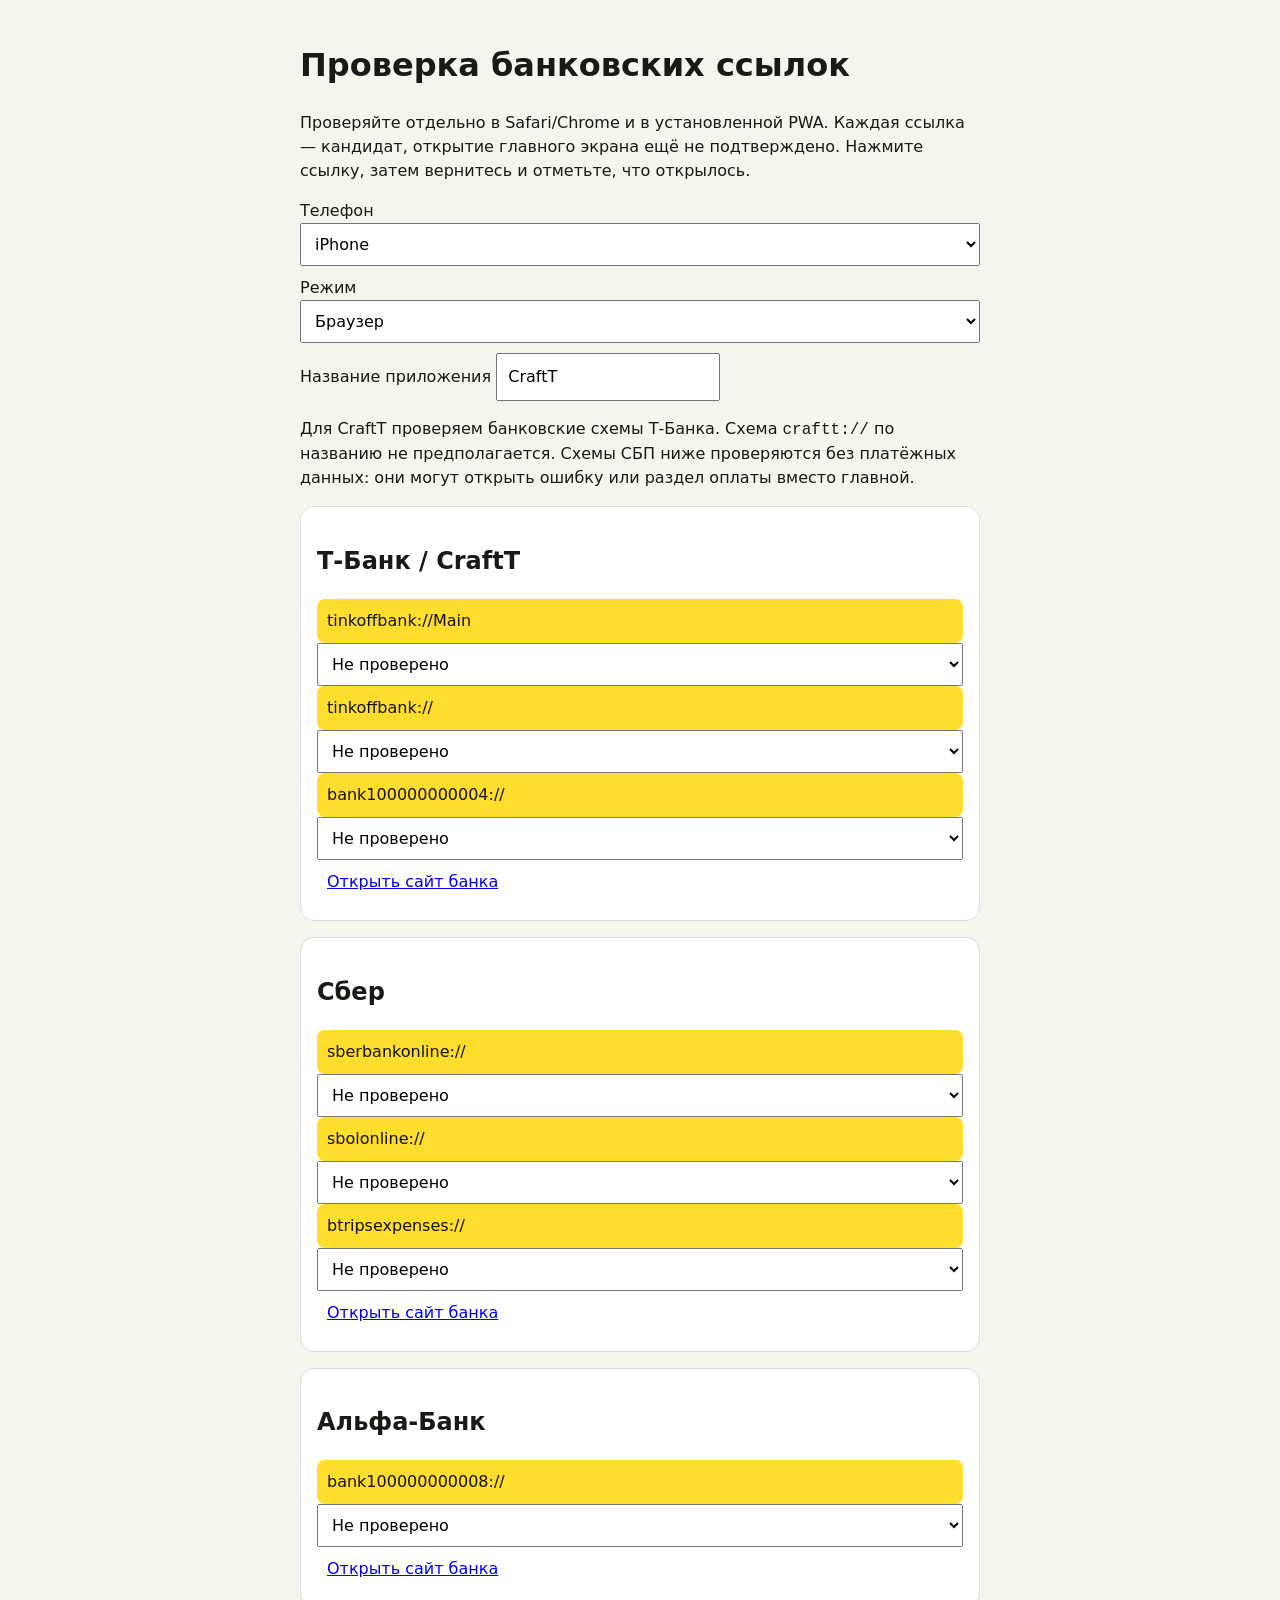
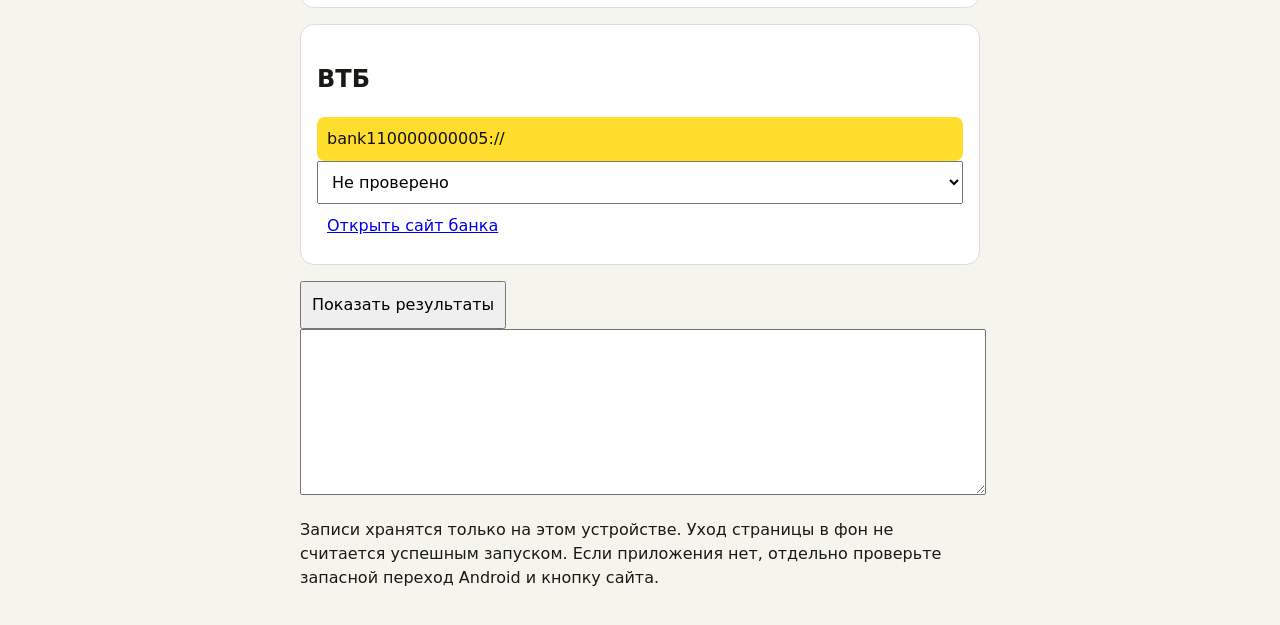
==== bank-link-test.html @ 48167e4a "Add device test page for bank deep links including CraftT" ====
<!doctype html><html lang="ru"><meta charset="utf-8"><meta name="viewport" content="width=device-width,initial-scale=1"><title>Проверка банковских ссылок</title>
<style>body{font:16px/1.5 system-ui;background:#f5f4ed;color:#191a15;margin:0}main{max-width:680px;margin:auto;padding:20px}article{background:white;border:1px solid #ddd;border-radius:14px;padding:16px;margin:16px 0}a,button,select,input{font:inherit;padding:10px;max-width:100%;box-sizing:border-box}a{display:block;overflow-wrap:anywhere}button{cursor:pointer}label{display:block;margin:10px 0}code{overflow-wrap:anywhere}textarea{width:100%;min-height:160px}small{display:block} .launch{background:#ffdd2d;color:#111;border-radius:8px;text-decoration:none}select{width:100%}</style>
<main><h1>Проверка банковских ссылок</h1><p>Проверяйте отдельно в Safari/Chrome и в установленной PWA. Каждая ссылка — кандидат, открытие главного экрана ещё не подтверждено. Нажмите ссылку, затем вернитесь и отметьте, что открылось.</p>
<label>Телефон <select id="platform"><option value="ios">iPhone</option><option value="android">Android</option></select></label>
<label>Режим <select id="mode"><option>Браузер</option><option>PWA с главного экрана</option></select></label>
<label>Название приложения <input id="appName" value="CraftT" maxlength="80"></label>
<p>Для CraftT проверяем банковские схемы Т‑Банка. Схема <code>craftt://</code> по названию не предполагается. Схемы СБП ниже проверяются без платёжных данных: они могут открыть ошибку или раздел оплаты вместо главной.</p><div id="links"></div>
<button id="export">Показать результаты</button><textarea id="report" aria-label="Результаты" readonly></textarea>
<p>Записи хранятся только на этом устройстве. Уход страницы в фон не считается успешным запуском. Если приложения нет, отдельно проверьте запасной переход Android и кнопку сайта.</p>
</main><script>
const banks=[
{id:'tbank',name:'Т-Банк / CraftT',pkg:'com.idamob.tinkoff.android',web:'https://www.tbank.ru/login/',links:['tinkoffbank://Main','tinkoffbank://','bank100000000004://']},
{id:'sber',name:'Сбер',pkg:'ru.sberbankmobile',web:'https://online.sberbank.ru/',links:['sberbankonline://','sbolonline://','btripsexpenses://']},
{id:'alfa',name:'Альфа-Банк',pkg:'ru.alfabank.mobile.android',web:'https://web.alfabank.ru/',links:['bank100000000008://']},
{id:'vtb',name:'ВТБ',pkg:'ru.vtb24.mobilebanking.android',web:'https://online.vtb.ru/',links:['bank110000000005://']}];
const $=id=>document.getElementById(id);let records=[];try{records=JSON.parse(localStorage.getItem('bank-link-results-v1')||'[]');if(!Array.isArray(records))records=[]}catch{}
function intent(url,bank){const i=url.indexOf('://');return `intent://${url.slice(i+3)}#Intent;scheme=${url.slice(0,i)};package=${bank.pkg};S.browser_fallback_url=${encodeURIComponent(bank.web)};end`}
function show(){const box=$('links');box.replaceChildren();for(const bank of banks){const article=document.createElement('article');const title=document.createElement('h2');title.textContent=bank.name;article.append(title);for(const url of bank.links){if($('platform').value==='android'&&bank.id==='sber'&&url!=='sberbankonline://')continue;const link=document.createElement('a');link.className='launch';link.textContent=url;link.href=$('platform').value==='android'?intent(url,bank):url;const result=document.createElement('select');result.setAttribute('aria-label','Результат '+url);for(const text of ['Не проверено','Открылась главная банка','Открылся вход в приложение','Открылся другой экран / ошибка приложения','Открылся сайт','Ничего не открылось / системная ошибка'])result.add(new Option(text,text));let pending=null;link.onclick=()=>{pending={bank:bank.id,url:link.getAttribute('href'),platform:$('platform').value,mode:$('mode').value,app:$('appName').value,time:new Date().toISOString()}};result.onchange=()=>{if(!pending||result.selectedIndex===0)return;records.push({...pending,result:result.value});try{localStorage.setItem('bank-link-results-v1',JSON.stringify(records))}catch{}};article.append(link,result)}const web=document.createElement('a');web.href=bank.web;web.textContent='Открыть сайт банка';article.append(web);box.append(article)}}
$('platform').value=/Android/i.test(navigator.userAgent)?'android':'ios';$('platform').onchange=show;$('export').onclick=()=>{$('report').value=JSON.stringify({userAgent:navigator.userAgent,displayMode:matchMedia('(display-mode: standalone)').matches?'standalone':'browser',records},null,2)};show();
</script></html>
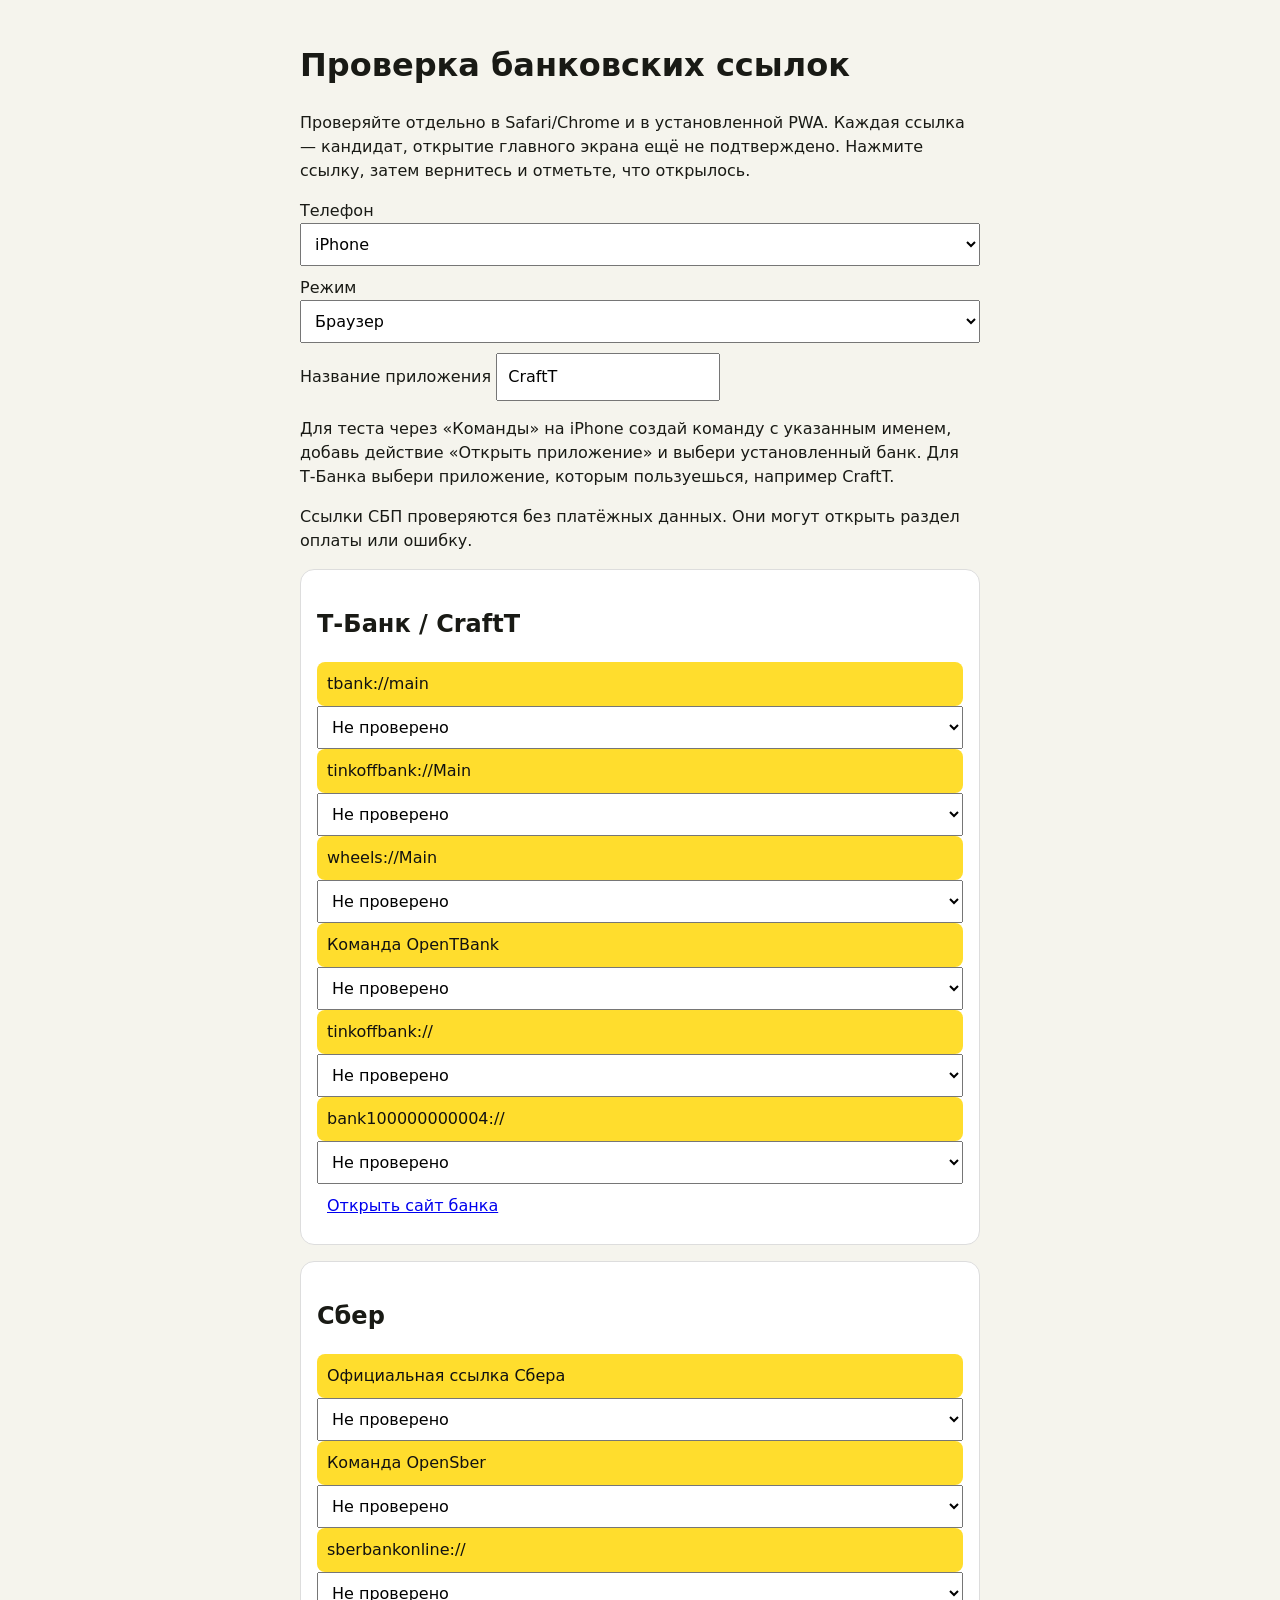
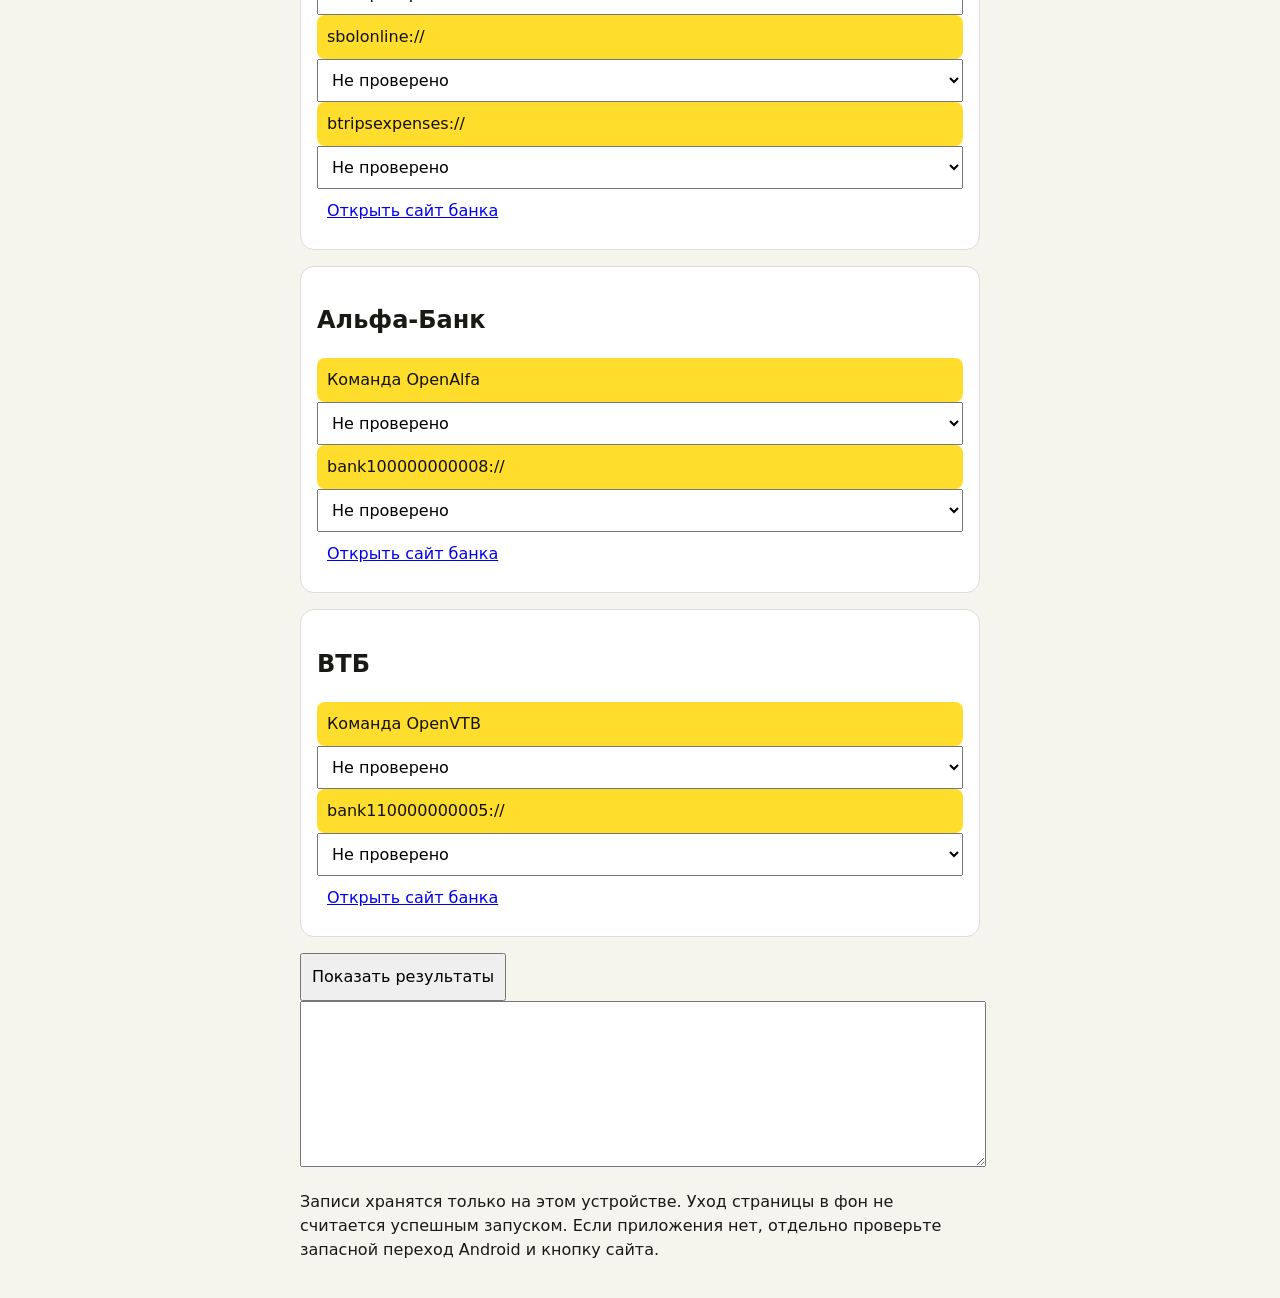
==== commit 255b52f7: "Add requested bank deep links and iPhone shortcuts to the test stand" ====
--- a/bank-link-test.html
+++ b/bank-link-test.html
@@ -4,17 +4,74 @@
 <label>Телефон <select id="platform"><option value="ios">iPhone</option><option value="android">Android</option></select></label>
 <label>Режим <select id="mode"><option>Браузер</option><option>PWA с главного экрана</option></select></label>
 <label>Название приложения <input id="appName" value="CraftT" maxlength="80"></label>
-<p>Для CraftT проверяем банковские схемы Т‑Банка. Схема <code>craftt://</code> по названию не предполагается. Схемы СБП ниже проверяются без платёжных данных: они могут открыть ошибку или раздел оплаты вместо главной.</p><div id="links"></div>
+<p id="shortcutHelp" hidden>Для теста через «Команды» на iPhone создай команду с указанным именем, добавь действие «Открыть приложение» и выбери установленный банк. Для Т‑Банка выбери приложение, которым пользуешься, например CraftT.</p>
+<p>Ссылки СБП проверяются без платёжных данных. Они могут открыть раздел оплаты или ошибку.</p>
+<div id="links"></div>
 <button id="export">Показать результаты</button><textarea id="report" aria-label="Результаты" readonly></textarea>
 <p>Записи хранятся только на этом устройстве. Уход страницы в фон не считается успешным запуском. Если приложения нет, отдельно проверьте запасной переход Android и кнопку сайта.</p>
 </main><script>
 const banks=[
-{id:'tbank',name:'Т-Банк / CraftT',pkg:'com.idamob.tinkoff.android',web:'https://www.tbank.ru/login/',links:['tinkoffbank://Main','tinkoffbank://','bank100000000004://']},
-{id:'sber',name:'Сбер',pkg:'ru.sberbankmobile',web:'https://online.sberbank.ru/',links:['sberbankonline://','sbolonline://','btripsexpenses://']},
-{id:'alfa',name:'Альфа-Банк',pkg:'ru.alfabank.mobile.android',web:'https://web.alfabank.ru/',links:['bank100000000008://']},
-{id:'vtb',name:'ВТБ',pkg:'ru.vtb24.mobilebanking.android',web:'https://online.vtb.ru/',links:['bank110000000005://']}];
+{id:'tbank',name:'Т-Банк / CraftT',pkg:'com.idamob.tinkoff.android',web:'https://www.tbank.ru/login/',shortcut:'OpenTBank',direct:['tbank://main','tinkoffbank://Main','wheels://Main'],links:['tinkoffbank://Main','tinkoffbank://','bank100000000004://']},
+{id:'sber',name:'Сбер',pkg:'ru.sberbankmobile',web:'https://online.sberbank.ru/',shortcut:'OpenSber',official:'https://v.sber.ru/sms/forlifestyle?from=siteteaser',links:['sberbankonline://','sbolonline://','btripsexpenses://']},
+{id:'alfa',name:'Альфа-Банк',pkg:'ru.alfabank.mobile.android',web:'https://web.alfabank.ru/',shortcut:'OpenAlfa',links:['bank100000000008://']},
+{id:'vtb',name:'ВТБ',pkg:'ru.vtb24.mobilebanking.android',web:'https://online.vtb.ru/',shortcut:'OpenVTB',links:['bank110000000005://']}];
 const $=id=>document.getElementById(id);let records=[];try{records=JSON.parse(localStorage.getItem('bank-link-results-v1')||'[]');if(!Array.isArray(records))records=[]}catch{}
 function intent(url,bank){const i=url.indexOf('://');return `intent://${url.slice(i+3)}#Intent;scheme=${url.slice(0,i)};package=${bank.pkg};S.browser_fallback_url=${encodeURIComponent(bank.web)};end`}
-function show(){const box=$('links');box.replaceChildren();for(const bank of banks){const article=document.createElement('article');const title=document.createElement('h2');title.textContent=bank.name;article.append(title);for(const url of bank.links){if($('platform').value==='android'&&bank.id==='sber'&&url!=='sberbankonline://')continue;const link=document.createElement('a');link.className='launch';link.textContent=url;link.href=$('platform').value==='android'?intent(url,bank):url;const result=document.createElement('select');result.setAttribute('aria-label','Результат '+url);for(const text of ['Не проверено','Открылась главная банка','Открылся вход в приложение','Открылся другой экран / ошибка приложения','Открылся сайт','Ничего не открылось / системная ошибка'])result.add(new Option(text,text));let pending=null;link.onclick=()=>{pending={bank:bank.id,url:link.getAttribute('href'),platform:$('platform').value,mode:$('mode').value,app:$('appName').value,time:new Date().toISOString()}};result.onchange=()=>{if(!pending||result.selectedIndex===0)return;records.push({...pending,result:result.value});try{localStorage.setItem('bank-link-results-v1',JSON.stringify(records))}catch{}};article.append(link,result)}const web=document.createElement('a');web.href=bank.web;web.textContent='Открыть сайт банка';article.append(web);box.append(article)}}
+function probes(bank, android) {
+  const links = (bank.direct || []).map(url => [url, url]);
+  if (bank.official) links.push(['Официальная ссылка Сбера', bank.official]);
+  if (!android) links.push([`Команда ${bank.shortcut}`, `shortcuts://run-shortcut?name=${bank.shortcut}`]);
+  for (const url of bank.links) {
+    if (android && bank.id === 'sber' && url !== 'sberbankonline://') continue;
+    if (!android && (bank.direct || []).includes(url)) continue;
+    links.push(android ? [`Android Intent · ${url}`, intent(url, bank)] : [url, url]);
+  }
+  return links;
+}
+
+function show() {
+  const platform = $('platform').value;
+  const android = platform === 'android';
+  $('shortcutHelp').hidden = android;
+  const box = $('links');
+  box.replaceChildren();
+  for (const bank of banks) {
+    const article = document.createElement('article');
+    const title = document.createElement('h2');
+    title.textContent = bank.name;
+    article.append(title);
+    for (const [label, url] of probes(bank, android)) {
+      const link = document.createElement('a');
+      link.className = 'launch';
+      link.textContent = label;
+      link.href = url;
+      if (url.startsWith('https:')) {
+        link.target = '_blank';
+        link.rel = 'noopener noreferrer';
+      }
+      const result = document.createElement('select');
+      result.setAttribute('aria-label', 'Результат: ' + label);
+      for (const text of ['Не проверено','Открылась главная банка','Открылся вход в приложение','Открылся другой экран / ошибка приложения','Открылся сайт','Ничего не открылось / системная ошибка']) {
+        result.add(new Option(text, text));
+      }
+      let pending;
+      link.onclick = () => {
+        result.selectedIndex = 0;
+        pending = {bank:bank.id,url,platform,mode:$('mode').value,app:$('appName').value,time:new Date().toISOString()};
+      };
+      result.onchange = () => {
+        if (!pending || result.selectedIndex === 0) return;
+        records.push({...pending,result:result.value});
+        try { localStorage.setItem('bank-link-results-v1', JSON.stringify(records)); } catch {}
+      };
+      article.append(link, result);
+    }
+    const web = document.createElement('a');
+    web.href = bank.web;
+    web.textContent = 'Открыть сайт банка';
+    article.append(web);
+    box.append(article);
+  }
+}
 $('platform').value=/Android/i.test(navigator.userAgent)?'android':'ios';$('platform').onchange=show;$('export').onclick=()=>{$('report').value=JSON.stringify({userAgent:navigator.userAgent,displayMode:matchMedia('(display-mode: standalone)').matches?'standalone':'browser',records},null,2)};show();
 </script></html>
